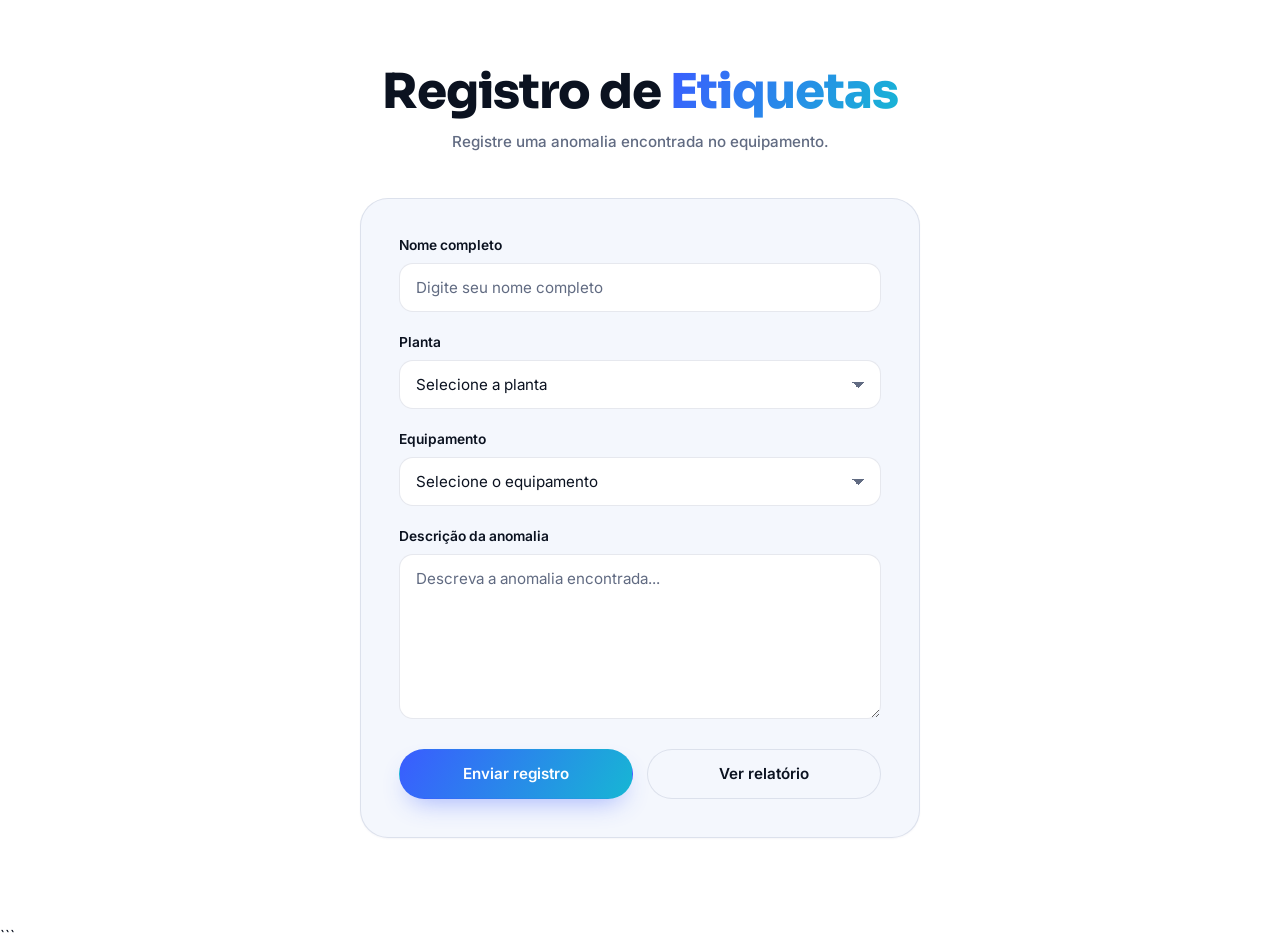
==== formulario.html @ 6cd60122 "Primeiro commit" ====
<!DOCTYPE html>
<html lang="pt-br">

<head>
    <meta charset="UTF-8">
    <meta name="viewport" content="width=device-width, initial-scale=1.0">

    <link rel="stylesheet" href="style.css">

    <title>RHI MAGNESITA | Registro de Etiquetas</title>
</head>

<body>

    <main class="container">

        <header class="titulo-formulario">
            <h1>Registro de <span>Etiquetas</span></h1>
            <p>Registre uma anomalia encontrada no equipamento.</p>
        </header>

       <form class="form" id="formEtiqueta">

            <div class="campo">
                <label for="nome">Nome completo</label>
                <input 
                    type="text" 
                    id="nome" 
                    name="nome"
                    placeholder="Digite seu nome completo"
                    required
                >
            </div>

       
            <div class="campo">
                <label for="planta">Planta</label>

                <select id="planta" name="planta" required>
                    <option value="" disabled selected>
                        Selecione a planta
                    </option>
                    <option value="RK-1">RK-1</option>
                    <option value="M-10">M-10</option>
                </select>
            </div>

           
        <div class="campo">
    <label for="equipamento">Equipamento</label>

    <select id="equipamento" name="equipamento" required>
        <option value="" disabled selected>
            Selecione o equipamento
        </option>

        <option value="Q-904">Q-904</option>
        <option value="T-2302">T-2302</option>
    </select>
</div>

           
            <div class="campo">
                <label for="descricao">Descrição da anomalia</label>

                <textarea 
                    id="descricao" 
                    name="descricao"
                    rows="6"
                    placeholder="Descreva a anomalia encontrada..."
                    required
                ></textarea>
            </div>

           
            <div class="acoes">

                <button type="submit" class="btn-enviar">
                    Enviar registro
                </button>

                <a href="relatorio.html" class="btn-relatorio">
                    Ver relatório
                </a>

            </div>

        </form>

    </main>
<script src="script.js"></script>
</body>

</html>
```
---- style.css ----
@import url('https://fonts.googleapis.com/css2?family=Inter:wght@400;500;600;700&family=Sora:wght@600;700;800&display=swap');

:root {
--bg: #ffffff;
--surface: #f4f7fd;
--blue: #3a5cff;
--cyan: #17b6d4;
--ink: #0b1220;
--ink-dim: #616b82;
--border: rgba(15, 35, 90, 0.10);
--border-hover: rgba(58, 92, 255, 0.55);
--shadow: 0 1px 2px rgba(15, 35, 90, 0.04);
}

* {
  margin: 0;
  padding: 0;
  box-sizing: border-box;
  }

html {
width: 100%;
min-height: 100%;
scroll-behavior: smooth;
}

body {
width: 100%;
min-height: 100vh;
min-height: 100dvh;
margin: 0;
overflow-x: hidden;
background: var(--bg);
color: var(--ink);
font-family: 'Inter', Arial, Helvetica, sans-serif;
display: flex;
flex-direction: column;
}

img {
max-width: 100%;
}

button,
input,
select,
textarea {
font: inherit;
}

a {
color: inherit;
}

.logo {
position: relative;
z-index: 2;
padding: 32px 40px;
}

.logo img {
width: auto;
height: 28px;
display: block;
opacity: 0.92;
}

.centro {
position: relative;
z-index: 2;
flex: 1;
width: 100%;
max-width: 900px;
margin: 0 auto;
padding: 40px 24px 80px;
display: flex;
flex-direction: column;
align-items: center;
justify-content: center;
text-align: center;
gap: 56px;
}

.texto {
width: 100%;
}

.texto h1 {
margin: 0;
font-family: 'Sora', Arial, sans-serif;
font-size: clamp(2.4rem, 6vw, 4.2rem);
font-weight: 800;
line-height: 1.05;
letter-spacing: -0.02em;
color: var(--ink);
}

.texto h1 span,
.titulo-tipo h1 span,
.titulo-formulario h1 span,
.titulo-relatorio h1 span {
background: linear-gradient(120deg, var(--blue), var(--cyan));
-webkit-background-clip: text;
background-clip: text;
color: transparent;
}

.texto h2 {
margin: 18px 0 0;
font-size: 0.92rem;
font-weight: 500;
line-height: 1.5;
letter-spacing: 0.06em;
color: var(--ink-dim);
}

.botao-inicio {
width: 100%;
display: flex;
flex-wrap: wrap;
justify-content: center;
gap: 18px;
}

.botao {
position: relative;
width: auto;
min-width: 240px;
min-height: 54px;
padding: 16px 28px;
border: 1px solid var(--border);
border-radius: 999px;
background: var(--surface);
color: var(--ink);
font-size: 1rem;
font-weight: 600;
line-height: 1.2;
text-align: center;
text-decoration: none;
display: inline-flex;
align-items: center;
justify-content: center;
cursor: pointer;
box-shadow: var(--shadow);
transition:
border-color 0.25s ease,
transform 0.25s ease,
box-shadow 0.25s ease,
background 0.25s ease;
}

.botao:hover,
.botao:focus-visible {
border-color: var(--border-hover);
background: rgba(58, 92, 255, 0.06);
transform: translateY(-3px);
box-shadow: 0 14px 28px -14px rgba(58, 92, 255, 0.45);
}

.botao:focus-visible,
.btn-enviar:focus-visible,
.btn-relatorio:focus-visible,
.tipos a:focus-visible {
outline: 2px solid var(--cyan);
outline-offset: 3px;
}

.botao:active,
.btn-enviar:active,
.btn-relatorio:active,
.tipos a:active {
transform: translateY(-1px);
}

.centro-tipo {
position: relative;
z-index: 2;
flex: 1;
width: 100%;
max-width: 1080px;
margin: 0 auto;
padding: 72px 24px 88px;
display: flex;
flex-direction: column;
align-items: center;
justify-content: center;
text-align: center;
gap: 64px;
}

.titulo-tipo,
.titulo-formulario,
.titulo-relatorio {
width: 100%;
}

.titulo-tipo h1,
.titulo-formulario h1,
.titulo-relatorio h1 {
margin: 0;
font-family: 'Sora', Arial, sans-serif;
font-size: clamp(2rem, 5vw, 3rem);
font-weight: 800;
line-height: 1.15;
letter-spacing: -0.02em;
color: var(--ink);
}

.titulo-tipo h1 span {
display: block;
}

.tipos {
width: 100%;
max-width: 980px;
display: flex;
flex-wrap: wrap;
justify-content: center;
gap: 22px;
}

.tipos a {

position: relative;
flex: 1 1 260px;
width: 100%;
max-width: 300px;
min-height: 170px;
padding: 30px 26px;
border: 1px solid var(--border);
border-radius: 24px;
background: var(--surface);
color: var(--ink);
text-decoration: none;
display: flex;
flex-direction: column;
align-items: flex-start;
justify-content: center;
gap: 10px;
overflow: hidden;
box-shadow: var(--shadow);
transition:
    border-color 0.25s ease,
    transform 0.25s ease,
    box-shadow 0.25s ease,
    background 0.25s ease;


}

.tipos a::before {
content: "";
position: absolute;
top: 0;
left: 0;
right: 0;
height: 3px;
background: var(--card-accent);
}

.tipos a::after {
content: "";
position: absolute;
top: -35%;
left: 50%;
width: 140%;
height: 65%;
transform: translateX(-50%);
background: radial-gradient(
closest-side,
var(--card-accent),
transparent 72%
);
opacity: 0.10;
filter: blur(30px);
pointer-events: none;
}

.tipos a h1 {
position: relative;
z-index: 1;
margin: 0;
font-family: 'Sora', Arial, sans-serif;
font-size: 1.15rem;
font-weight: 700;
line-height: 1.25;
letter-spacing: -0.01em;
color: var(--ink);
}

.tipos a p {
position: relative;
z-index: 1;
margin: 0;
font-size: 0.88rem;
font-weight: 500;
line-height: 1.5;
color: var(--ink-dim);
}

.tipos a:hover,
.tipos a:focus-visible {
border-color: var(--card-accent);
background: #ffffff;
transform: translateY(-4px);
box-shadow: 0 18px 34px -18px rgba(15, 35, 90, 0.30);
}

.quadrado-vermelha {
--card-accent: #e5484d;
}

.quadrado-azul {
--card-accent: var(--blue);
}

.quadrado-amarela {
--card-accent: #d9a512;
}

.container {
position: relative;
z-index: 2;
flex: 1;
width: 100%;
padding: 64px 24px 88px;
display: flex;
flex-direction: column;
align-items: center;
}

.titulo-formulario {
margin-bottom: 44px;
text-align: center;
}

.titulo-formulario p,
.titulo-relatorio p {
margin: 12px 0 0;
font-size: 0.95rem;
font-weight: 500;
line-height: 1.5;
color: var(--ink-dim);
}

.form {
width: 100%;
max-width: 560px;
padding: 38px;
border: 1px solid var(--border);
border-radius: 28px;
background: var(--surface);
box-shadow: var(--shadow);
display: flex;
flex-direction: column;
gap: 22px;
}

.campo {
width: 100%;
display: flex;
flex-direction: column;
gap: 8px;
text-align: left;
}

.campo label {
font-size: 0.86rem;
font-weight: 600;
line-height: 1.3;
color: var(--ink);
}

.campo input,
.campo select,
.campo textarea {
width: 100%;
min-width: 0;
padding: 13px 16px;
border: 1px solid var(--border);
border-radius: 14px;
outline: none;
background: #ffffff;
color: var(--ink);
font-size: 0.95rem;
line-height: 1.4;
transition:
border-color 0.25s ease,
background 0.25s ease,
box-shadow 0.25s ease;
}

.campo textarea {
min-height: 120px;
resize: vertical;
line-height: 1.5;
}

.campo input::placeholder,
.campo textarea::placeholder {
color: var(--ink-dim);
}

.campo select {
appearance: none;
-webkit-appearance: none;
padding-right: 44px;
background-image:
linear-gradient(45deg, transparent 50%, var(--ink-dim) 50%),
linear-gradient(135deg, var(--ink-dim) 50%, transparent 50%);
background-position:
calc(100% - 22px) center,
calc(100% - 16px) center;
background-size: 6px 6px, 6px 6px;
background-repeat: no-repeat;
}

.campo select option {
background: #ffffff;
color: var(--ink);
}

.campo input:focus,
.campo select:focus,
.campo textarea:focus {
border-color: var(--border-hover);
background: rgba(58, 92, 255, 0.04);
box-shadow: 0 0 0 4px rgba(58, 92, 255, 0.10);
}

.acoes {
width: 100%;
display: flex;
flex-wrap: wrap;
gap: 14px;
margin-top: 8px;
}

.btn-enviar,
.btn-relatorio {
flex: 1 1 180px;
min-height: 50px;
padding: 14px 24px;
border: 1px solid transparent;
border-radius: 999px;
font-size: 0.95rem;
font-weight: 600;
line-height: 1.2;
text-align: center;
text-decoration: none;
display: inline-flex;
align-items: center;
justify-content: center;
cursor: pointer;
transition:
border-color 0.25s ease,
transform 0.25s ease,
box-shadow 0.25s ease,
background 0.25s ease;
}

.btn-enviar {
color: #ffffff;
background: linear-gradient(120deg, var(--blue), var(--cyan));
box-shadow: 0 12px 26px -10px rgba(58, 92, 255, 0.45);
}

.btn-enviar:hover,
.btn-enviar:focus-visible {
transform: translateY(-3px);
box-shadow: 0 18px 34px -10px rgba(58, 92, 255, 0.55);
}

.btn-relatorio {
color: var(--ink);
background: var(--surface);
border-color: var(--border);
}

.btn-relatorio:hover,
.btn-relatorio:focus-visible {
border-color: var(--border-hover);
background: rgba(58, 92, 255, 0.06);
transform: translateY(-3px);
}

.container-relatorio {
position: relative;
z-index: 2;
flex: 1;
width: 100%;
padding: 64px 24px 88px;
display: flex;
flex-direction: column;
align-items: center;
gap: 40px;
}

.titulo-relatorio {
text-align: center;
}

.tabela-container {
width: 100%;
max-width: 1080px;
overflow-x: auto;
overflow-y: hidden;
-webkit-overflow-scrolling: touch;
border: 1px solid var(--border);
border-radius: 24px;
background: var(--surface);
box-shadow: var(--shadow);
}

table {
width: 100%;
min-width: 650px;
border-collapse: collapse;
font-size: 0.9rem;
}

thead th {
padding: 18px 22px;
border-bottom: 1px solid var(--border);
background: rgba(58, 92, 255, 0.05);
color: var(--ink-dim);
font-size: 0.82rem;
font-weight: 600;
line-height: 1.3;
text-align: left;
white-space: nowrap;
}

tbody td {
padding: 16px 22px;
border-bottom: 1px solid var(--border);
color: var(--ink);
line-height: 1.4;
vertical-align: top;
}

tbody tr:last-child td {
border-bottom: none;
}

tbody tr:hover td {
background: rgba(58, 92, 255, 0.03);
}

tbody td[colspan] {
padding: 32px 22px;
color: var(--ink-dim);
text-align: center;
}

@media (hover: none) {
.botao:hover,
.tipos a:hover,
.btn-enviar:hover,
.btn-relatorio:hover {
transform: none;
box-shadow: inherit;
}
}

@media (max-width: 768px) {
.logo {
padding: 24px;
}


.centro {
    max-width: 100%;
    padding: 32px 20px 56px;
    gap: 44px;
}

.botao-inicio {
    flex-direction: column;
    align-items: stretch;
    max-width: 380px;
}

.botao {
    width: 100%;
    min-width: 0;
}

.centro-tipo {
    padding: 48px 20px 64px;
    gap: 44px;
}

.tipos {
    flex-direction: column;
    align-items: center;
    gap: 14px;
}

.tipos a {
    flex: none;
    width: 100%;
    max-width: 380px;
    min-height: 120px;
    padding: 24px;
}

.container {
    padding: 40px 18px 64px;
}

.form {
    padding: 28px;
    border-radius: 22px;
}

.acoes {
    flex-direction: column;
}

.btn-enviar,
.btn-relatorio {
    width: 100%;
    flex: none;
}

.container-relatorio {
    padding: 40px 18px 64px;
    gap: 28px;
}

.tabela-container {
    border-radius: 18px;
}

thead th,
tbody td {
    padding: 13px 16px;
}


}

@media (max-width: 480px) {
.logo {
padding: 18px;
}


.logo img {
    height: 24px;
}

.centro {
    padding: 24px 16px 48px;
    gap: 36px;
}

.texto h1 {
    font-size: clamp(2.1rem, 11vw, 3rem);
}

.texto h2 {
    font-size: 0.78rem;
    letter-spacing: 0.04em;
}

.botao {
    min-height: 52px;
    padding: 14px 18px;
    font-size: 0.9rem;
}

.centro-tipo {
    padding: 36px 16px 52px;
    gap: 34px;
}

.titulo-tipo h1,
.titulo-formulario h1,
.titulo-relatorio h1 {
    font-size: clamp(1.8rem, 9vw, 2.4rem);
}

.tipos a {
    max-width: 100%;
    min-height: 105px;
    padding: 20px;
    border-radius: 18px;
}

.tipos a h1 {
    font-size: 1rem;
}

.tipos a p {
    font-size: 0.78rem;
}

.form {
    padding: 22px 18px;
    border-radius: 20px;
    gap: 18px;
}

.campo input,
.campo select,
.campo textarea {
    font-size: 16px;
    padding: 13px 14px;
}

.container {
    padding: 32px 14px 52px;
}

.container-relatorio {
    padding: 32px 14px 52px;
}


}

@media (max-width: 360px) {
.logo {
padding: 15px;
}


.logo img {
    height: 21px;
}

.centro {
    padding: 20px 12px 40px;
    gap: 30px;
}

.texto h1 {
    font-size: 2rem;
}

.texto h2 {
    font-size: 0.72rem;
}

.botao {
    min-height: 50px;
    padding: 13px 14px;
    font-size: 0.84rem;
}

.centro-tipo {
    padding: 30px 12px 44px;
    gap: 28px;
}

.titulo-tipo h1,
.titulo-formulario h1,
.titulo-relatorio h1 {
    font-size: 1.75rem;
}

.tipos {
    gap: 10px;
}

.tipos a {
    min-height: 95px;
    padding: 17px;
    border-radius: 16px;
}

.tipos a h1 {
    font-size: 0.92rem;
}

.tipos a p {
    font-size: 0.72rem;
}

.form {
    padding: 20px 15px;
}

.campo label {
    font-size: 0.82rem;
}

.container {
    padding-left: 10px;
    padding-right: 10px;
}

.container-relatorio {
    padding-left: 10px;
    padding-right: 10px;
}


}

@media (prefers-reduced-motion: reduce) {
html {
scroll-behavior: auto;
}


*,
*::before,
*::after {
    transition-duration: 0.01ms !important;
}


}
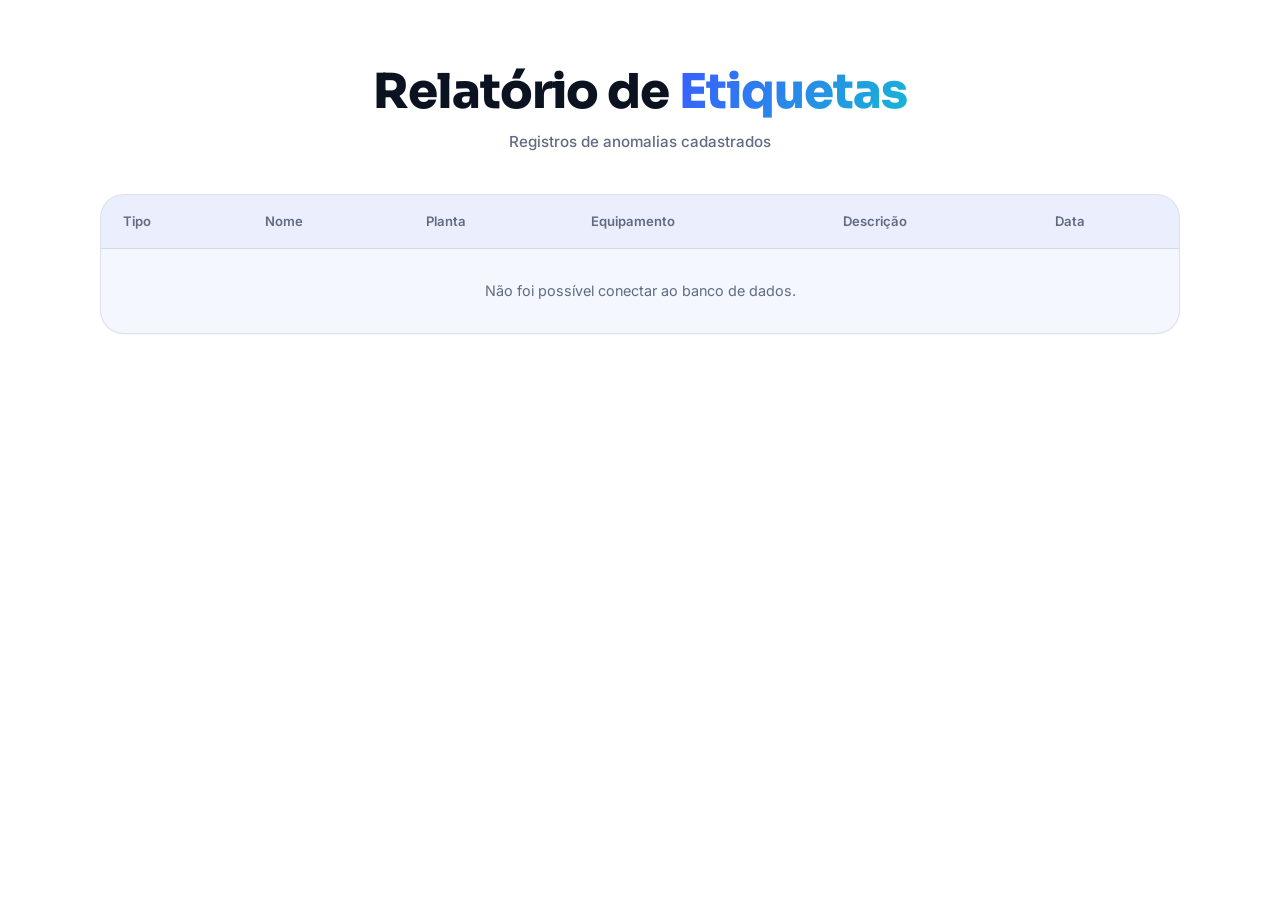
==== commit cbf21c92: "Atualização para anexar imagens" ====
--- a/formulario.html
+++ b/formulario.html
@@ -1,4 +1,3 @@
-
 <!DOCTYPE html>
 <html lang="pt-br">
 
@@ -8,89 +7,62 @@
 
     <link rel="stylesheet" href="style.css">
 
-    <title>RHI MAGNESITA | Registro de Etiquetas</title>
+    <title>RHI MAGNESITA | Relatório de Etiquetas</title>
 </head>
 
 <body>
 
-    <main class="container">
+    <main class="container-relatorio">
 
-        <header class="titulo-formulario">
-            <h1>Registro de <span>Etiquetas</span></h1>
-            <p>Registre uma anomalia encontrada no equipamento.</p>
+        <header class="titulo-relatorio">
+            <h1>
+                Relatório de
+                <span>Etiquetas</span>
+            </h1>
+
+            <p>
+                Registros de anomalias cadastrados
+            </p>
         </header>
 
-       <form class="form" id="formEtiqueta">
 
-            <div class="campo">
-                <label for="nome">Nome completo</label>
-                <input 
-                    type="text" 
-                    id="nome" 
-                    name="nome"
-                    placeholder="Digite seu nome completo"
-                    required
-                >
-            </div>
+        <section class="tabela-container">
 
-       
-            <div class="campo">
-                <label for="planta">Planta</label>
+            <table>
 
-                <select id="planta" name="planta" required>
-                    <option value="" disabled selected>
-                        Selecione a planta
-                    </option>
-                    <option value="RK-1">RK-1</option>
-                    <option value="M-10">M-10</option>
-                </select>
-            </div>
+                <thead>
+                    <tr>
+                        <th>Tipo</th>
+                        <th>Nome</th>
+                        <th>Planta</th>
+                        <th>Equipamento</th>
+                        <th>Descrição</th>
+                        <th>Data</th>
+                    </tr>
+                </thead>
 
-           
-        <div class="campo">
-    <label for="equipamento">Equipamento</label>
+                <tbody id="tabelaRegistros">
 
-    <select id="equipamento" name="equipamento" required>
-        <option value="" disabled selected>
-            Selecione o equipamento
-        </option>
+                    <tr>
+                        <td colspan="6">
+                            Carregando registros...
+                        </td>
+                    </tr>
 
-        <option value="Q-904">Q-904</option>
-        <option value="T-2302">T-2302</option>
-    </select>
-</div>
+                </tbody>
 
-           
-            <div class="campo">
-                <label for="descricao">Descrição da anomalia</label>
+            </table>
 
-                <textarea 
-                    id="descricao" 
-                    name="descricao"
-                    rows="6"
-                    placeholder="Descreva a anomalia encontrada..."
-                    required
-                ></textarea>
-            </div>
+        </section>
 
-           
-            <div class="acoes">
 
-                <button type="submit" class="btn-enviar">
-                    Enviar registro
-                </button>
-
-                <a href="relatorio.html" class="btn-relatorio">
-                    Ver relatório
-                </a>
-
-            </div>
-
-        </form>
+    
 
     </main>
-<script src="script.js"></script>
+
+
+    <script src="relatorio.js"></script>
+
 </body>
 
 </html>
-```
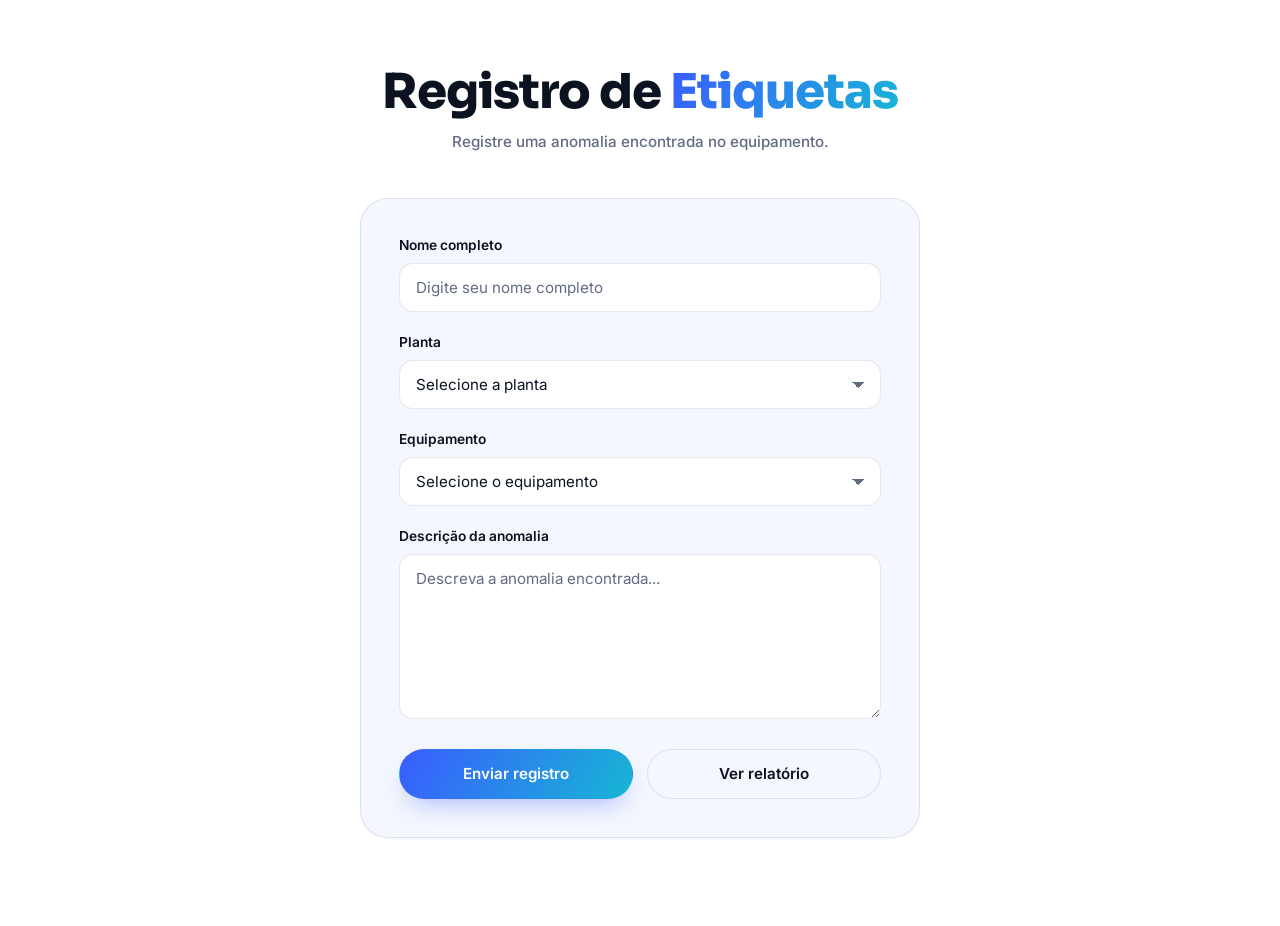
==== commit 67822dcb: "Correção de arquivo" ====
--- a/formulario.html
+++ b/formulario.html
@@ -7,62 +7,89 @@
 
     <link rel="stylesheet" href="style.css">
 
-    <title>RHI MAGNESITA | Relatório de Etiquetas</title>
+    <title>RHI MAGNESITA | Registro de Etiquetas</title>
 </head>
 
 <body>
 
-    <main class="container-relatorio">
+    <main class="container">
 
-        <header class="titulo-relatorio">
-            <h1>
-                Relatório de
-                <span>Etiquetas</span>
-            </h1>
-
-            <p>
-                Registros de anomalias cadastrados
-            </p>
+        <header class="titulo-formulario">
+            <h1>Registro de <span>Etiquetas</span></h1>
+            <p>Registre uma anomalia encontrada no equipamento.</p>
         </header>
 
+       <form class="form" id="formEtiqueta">
 
-        <section class="tabela-container">
+            <div class="campo">
+                <label for="nome">Nome completo</label>
+                <input 
+                    type="text" 
+                    id="nome" 
+                    name="nome"
+                    placeholder="Digite seu nome completo"
+                    required
+                >
+            </div>
 
-            <table>
+       
+            <div class="campo">
+                <label for="planta">Planta</label>
 
-                <thead>
-                    <tr>
-                        <th>Tipo</th>
-                        <th>Nome</th>
-                        <th>Planta</th>
-                        <th>Equipamento</th>
-                        <th>Descrição</th>
-                        <th>Data</th>
-                    </tr>
-                </thead>
+                <select id="planta" name="planta" required>
+                    <option value="" disabled selected>
+                        Selecione a planta
+                    </option>
+                    <option value="RK-1">RK-1</option>
+                    <option value="M-10">M-10</option>
+                </select>
+            </div>
 
-                <tbody id="tabelaRegistros">
+           
+        <div class="campo">
+    <label for="equipamento">Equipamento</label>
 
-                    <tr>
-                        <td colspan="6">
-                            Carregando registros...
-                        </td>
-                    </tr>
+    <select id="equipamento" name="equipamento" required>
+        <option value="" disabled selected>
+            Selecione o equipamento
+        </option>
 
-                </tbody>
+        <option value="Q-904">Q-904</option>
+        <option value="T-2302">T-2302</option>
+    </select>
+</div>
 
-            </table>
+           
+            <div class="campo">
+                <label for="descricao">Descrição da anomalia</label>
 
-        </section>
+                <textarea 
+                    id="descricao" 
+                    name="descricao"
+                    rows="6"
+                    placeholder="Descreva a anomalia encontrada..."
+                    required
+                ></textarea>
+            </div>
 
+           
+            <div class="acoes">
 
-    
+                <button type="submit" class="btn-enviar">
+                    Enviar registro
+                </button>
+
+                <a href="relatorio.html" class="btn-relatorio">
+                    Ver relatório
+                </a>
+
+            </div>
+
+        </form>
 
     </main>
-
-
-    <script src="relatorio.js"></script>
-
+<script src="script.js"></script>
 </body>
 
 </html>
+
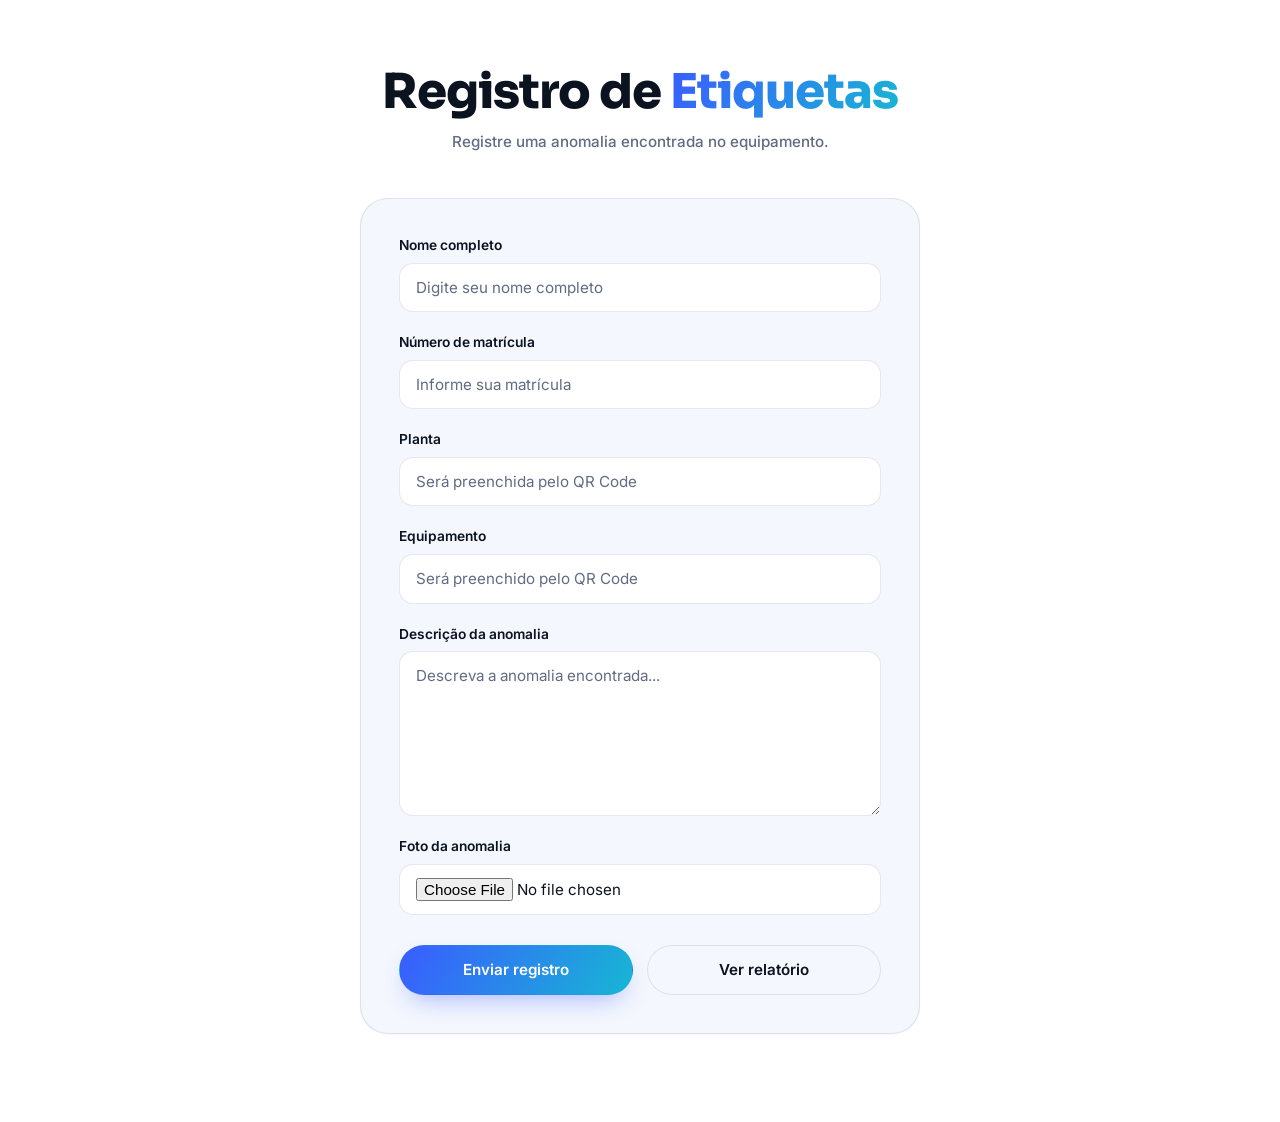
==== commit ec1ffd52: "teste de url" ====
--- a/formulario.html
+++ b/formulario.html
@@ -2,94 +2,216 @@
 <html lang="pt-br">
 
 <head>
+
     <meta charset="UTF-8">
+
     <meta name="viewport" content="width=device-width, initial-scale=1.0">
 
     <link rel="stylesheet" href="style.css">
 
     <title>RHI MAGNESITA | Registro de Etiquetas</title>
+
 </head>
 
+
 <body>
 
     <main class="container">
 
+
+        <!-- ==========================================
+             CABEÇALHO
+        =========================================== -->
+
         <header class="titulo-formulario">
-            <h1>Registro de <span>Etiquetas</span></h1>
-            <p>Registre uma anomalia encontrada no equipamento.</p>
+
+            <h1>
+                Registro de
+                <span>Etiquetas</span>
+            </h1>
+
+            <p>
+                Registre uma anomalia encontrada no equipamento.
+            </p>
+
         </header>
 
-       <form class="form" id="formEtiqueta">
-
-            <div class="campo">
-                <label for="nome">Nome completo</label>
-                <input 
-                    type="text" 
-                    id="nome" 
+
+
+        <!-- ==========================================
+             FORMULÁRIO
+        =========================================== -->
+
+        <form class="form" id="formEtiqueta">
+
+
+            <!-- ==========================================
+                 NOME
+            =========================================== -->
+
+            <div class="campo">
+
+                <label for="nome">
+                    Nome completo
+                </label>
+
+                <input
+                    type="text"
+                    id="nome"
                     name="nome"
                     placeholder="Digite seu nome completo"
                     required
                 >
-            </div>
-
-       
-            <div class="campo">
-                <label for="planta">Planta</label>
-
-                <select id="planta" name="planta" required>
-                    <option value="" disabled selected>
-                        Selecione a planta
-                    </option>
-                    <option value="RK-1">RK-1</option>
-                    <option value="M-10">M-10</option>
-                </select>
-            </div>
-
-           
-        <div class="campo">
-    <label for="equipamento">Equipamento</label>
-
-    <select id="equipamento" name="equipamento" required>
-        <option value="" disabled selected>
-            Selecione o equipamento
-        </option>
-
-        <option value="Q-904">Q-904</option>
-        <option value="T-2302">T-2302</option>
-    </select>
-</div>
-
-           
-            <div class="campo">
-                <label for="descricao">Descrição da anomalia</label>
-
-                <textarea 
-                    id="descricao" 
+
+            </div>
+
+
+
+            <!-- ==========================================
+                 MATRÍCULA
+            =========================================== -->
+
+            <div class="campo">
+
+                <label for="matricula">
+                    Número de matrícula
+                </label>
+
+                <input
+                    type="text"
+                    id="matricula"
+                    name="matricula"
+                    placeholder="Informe sua matrícula"
+                    inputmode="numeric"
+                    pattern="[0-9]+"
+                    required
+                >
+
+            </div>
+
+
+
+            <!-- ==========================================
+                 PLANTA
+            =========================================== -->
+
+            <div class="campo">
+
+                <label for="planta">
+                    Planta
+                </label>
+
+                <input
+                    type="text"
+                    id="planta"
+                    name="planta"
+                    placeholder="Será preenchida pelo QR Code"
+                    readonly
+                    required
+                >
+
+            </div>
+
+
+
+            <!-- ==========================================
+                 EQUIPAMENTO
+            =========================================== -->
+
+            <div class="campo">
+
+                <label for="equipamento">
+                    Equipamento
+                </label>
+
+                <input
+                    type="text"
+                    id="equipamento"
+                    name="equipamento"
+                    placeholder="Será preenchido pelo QR Code"
+                    readonly
+                    required
+                >
+
+            </div>
+
+
+
+            <!-- ==========================================
+                 DESCRIÇÃO
+            =========================================== -->
+
+            <div class="campo">
+
+                <label for="descricao">
+                    Descrição da anomalia
+                </label>
+
+                <textarea
+                    id="descricao"
                     name="descricao"
                     rows="6"
                     placeholder="Descreva a anomalia encontrada..."
                     required
                 ></textarea>
-            </div>
-
-           
+
+            </div>
+
+
+
+            <!-- ==========================================
+                 FOTO
+            =========================================== -->
+
+            <div class="campo">
+
+                <label for="foto">
+                    Foto da anomalia
+                </label>
+
+                <input
+                    type="file"
+                    id="foto"
+                    name="foto"
+                    accept="image/*"
+                >
+
+            </div>
+
+
+
+            <!-- ==========================================
+                 AÇÕES
+            =========================================== -->
+
             <div class="acoes">
 
-                <button type="submit" class="btn-enviar">
+                <button
+                    type="submit"
+                    class="btn-enviar"
+                >
                     Enviar registro
                 </button>
 
-                <a href="relatorio.html" class="btn-relatorio">
+
+                <a
+                    href="relatorio.html"
+                    class="btn-relatorio"
+                >
                     Ver relatório
                 </a>
 
             </div>
 
+
         </form>
 
     </main>
-<script src="script.js"></script>
+
+
+
+    <script src="script.js"></script>
+
 </body>
 
 </html>
-
